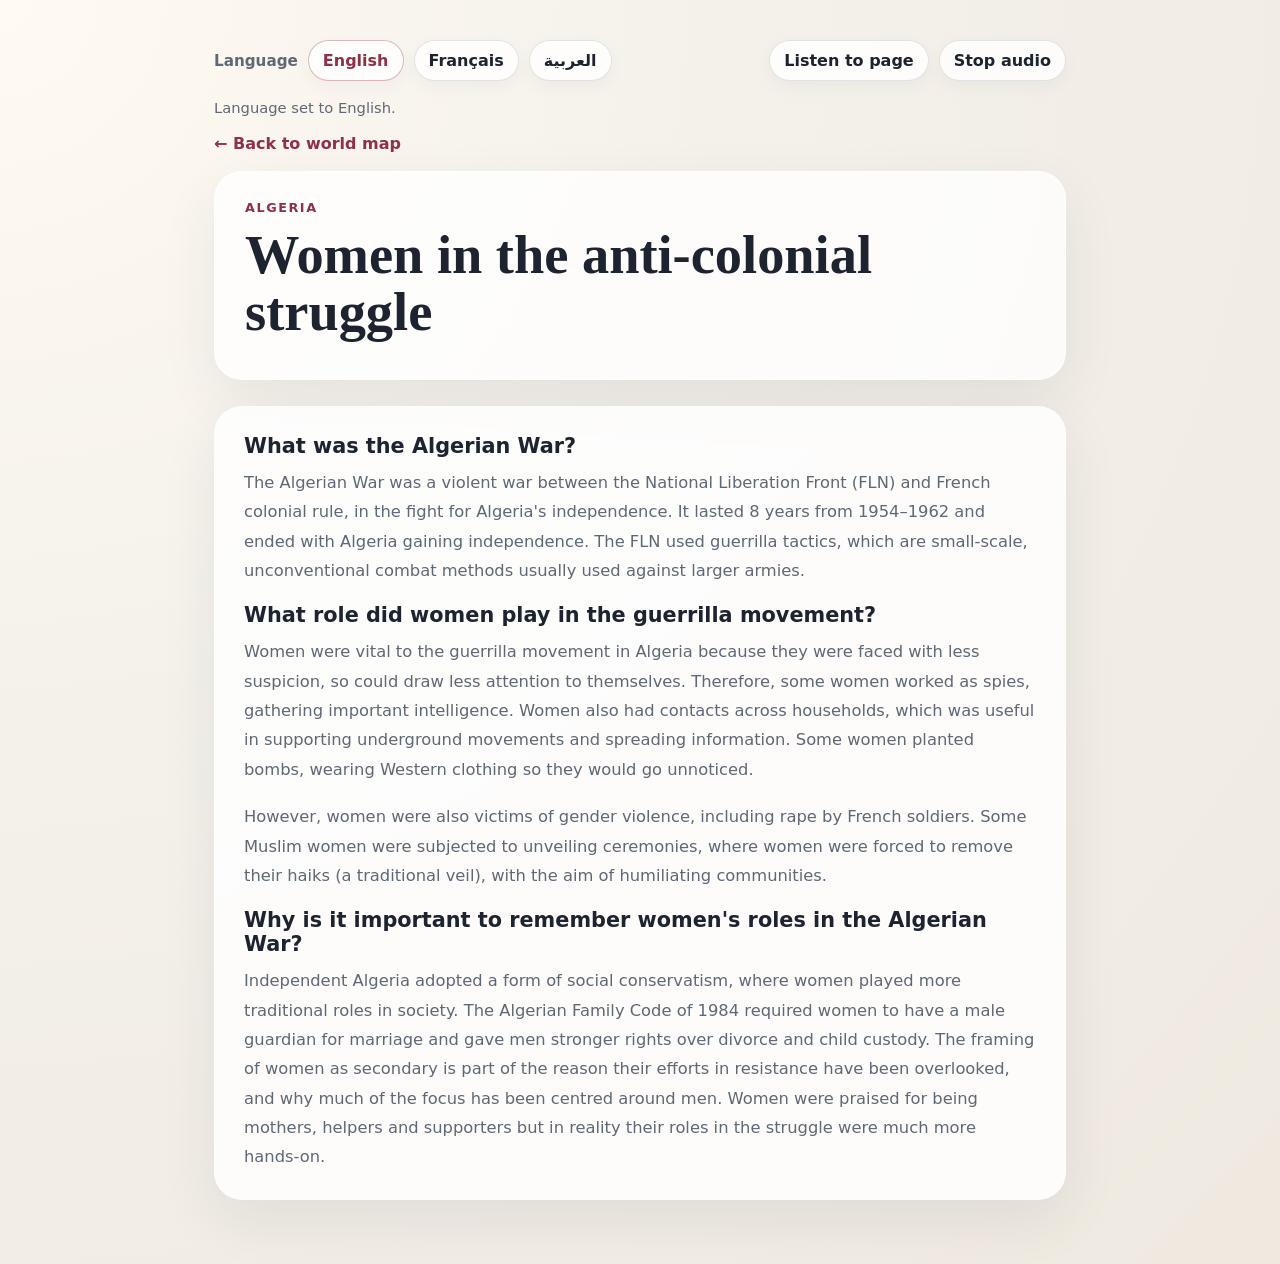
==== stories/algeria.html @ ab73ffe0 "Add files via upload" ====
<!DOCTYPE html>
<html lang="en">
<head>
  <meta charset="UTF-8">
  <meta name="viewport" content="width=device-width, initial-scale=1.0">
  <title>Algeria | Women in Resistance</title>
  <link rel="stylesheet" href="../styles.css">
</head>
<body class="story-page" data-page="algeria">
  <a class="skip-link" href="#main-content">Skip to main content</a>
  <div class="story-shell">
    <div class="toolbar" aria-label="Accessibility and language controls">
      <div class="toolbar-group">
        <span class="toolbar-label" data-i18n="toolbar.language">Language</span>
        <button class="control-btn lang-btn" data-lang="en" aria-pressed="true">English</button>
        <button class="control-btn lang-btn" data-lang="fr" aria-pressed="false">Français</button>
        <button class="control-btn lang-btn" data-lang="ar" aria-pressed="false">العربية</button>
      </div>
      <div class="toolbar-group">
        <button class="control-btn tts-btn" type="button" data-i18n="toolbar.listen">Listen to page</button>
        <button class="control-btn stop-tts-btn" type="button" data-i18n="toolbar.stop">Stop audio</button>
      </div>
    </div>
    <p class="status-note" aria-live="polite"></p>
    <a class="back-link" href="../index.html" data-i18n="story.back">← Back to world map</a>

    <section class="story-hero">
      <p class="eyebrow" data-i18n="story.algeria.country">Algeria</p>
      <h1 data-i18n="story.algeria.title">Women in the anti-colonial struggle</h1>
    </section>

    <main id="main-content">
      <article class="story-content">

        <h2 data-i18n="story.algeria.h1">What was the Algerian War?</h2>
        <p data-i18n="story.algeria.p1">The Algerian War was a violent war between the National Liberation Front (FLN) and French colonial rule, in the fight for Algeria's independence. It lasted 8 years from 1954–1962 and ended with Algeria gaining independence. The FLN used guerrilla tactics, which are small-scale, unconventional combat methods usually used against larger armies.</p>

        <h2 data-i18n="story.algeria.h2">What role did women play in the guerrilla movement?</h2>
        <p data-i18n="story.algeria.p2">Women were vital to the guerrilla movement in Algeria because they were faced with less suspicion, so could draw less attention to themselves. Therefore, some women worked as spies, gathering important intelligence. Women also had contacts across households, which was useful in supporting underground movements and spreading information. Some women planted bombs, wearing Western clothing so they would go unnoticed.</p>
        <p data-i18n="story.algeria.p2b">However, women were also victims of gender violence, including rape by French soldiers. Some Muslim women were subjected to unveiling ceremonies, where women were forced to remove their haiks (a traditional veil), with the aim of humiliating communities.</p>

        <h2 data-i18n="story.algeria.h3">Why is it important to remember women's roles in the Algerian War?</h2>
        <p data-i18n="story.algeria.p3">Independent Algeria adopted a form of social conservatism, where women played more traditional roles in society. The Algerian Family Code of 1984 required women to have a male guardian for marriage and gave men stronger rights over divorce and child custody. The framing of women as secondary is part of the reason their efforts in resistance have been overlooked, and why much of the focus has been centred around men. Women were praised for being mothers, helpers and supporters but in reality their roles in the struggle were much more hands-on.</p>

      </article>
    </main>
  </div>
  <script src="../script.js"></script>
</body>
</html>
---- styles.css ----
:root {
  --bg: #f4f1eb;
  --paper: #fffdf9;
  --ink: #1d2430;
  --muted: #5f6875;
  --line: #d9dfeb;
  --ocean: #edf3f8;
  --land: #d8dee7;
  --land-stroke: #ffffff;
  --highlight: #b7415e;
  --highlight-dark: #8f3149;
  --card-shadow: 0 20px 55px rgba(25, 35, 52, 0.08);
}

* { box-sizing: border-box; }

body {
  margin: 0;
  font-family: Inter, ui-sans-serif, system-ui, -apple-system, BlinkMacSystemFont, "Segoe UI", sans-serif;
  color: var(--ink);
  background:
    radial-gradient(circle at top left, #fffaf2 0, #f4f1eb 40%, #efe9e0 100%);
}

.page-shell {
  max-width: 1240px;
  margin: 0 auto;
  padding: 40px 24px 56px;
}

.hero {
  padding: 18px 0 24px;
}

.eyebrow {
  text-transform: uppercase;
  letter-spacing: 0.12em;
  color: var(--highlight-dark);
  font-size: 0.8rem;
  font-weight: 700;
  margin: 0 0 12px;
}

h1 {
  font-family: Georgia, "Times New Roman", serif;
  font-size: clamp(2.2rem, 5vw, 4.1rem);
  line-height: 1.05;
  margin: 0 0 14px;
  max-width: 12ch;
}

.intro {
  font-size: 1.05rem;
  line-height: 1.75;
  max-width: 70ch;
  margin: 0;
  color: var(--muted);
}

.content {
  display: grid;
  gap: 28px;
}

.map-panel {
  background: rgba(255,255,255,0.72);
  backdrop-filter: blur(8px);
  border: 1px solid rgba(255,255,255,0.7);
  border-radius: 28px;
  box-shadow: var(--card-shadow);
  padding: 22px;
}

.panel-head {
  display: flex;
  justify-content: space-between;
  align-items: end;
  gap: 20px;
  margin-bottom: 16px;
}

.panel-head h2 {
  margin: 0 0 8px;
  font-size: 1.45rem;
}

.panel-head p {
  margin: 0;
  color: var(--muted);
  max-width: 68ch;
  line-height: 1.65;
}

.legend {
  white-space: nowrap;
  color: var(--muted);
  font-size: 0.96rem;
}

.legend-swatch {
  display: inline-block;
  width: 14px;
  height: 14px;
  background: var(--highlight);
  border-radius: 999px;
  margin-right: 8px;
  vertical-align: -2px;
  box-shadow: 0 0 0 6px rgba(183, 65, 94, 0.16);
}

.map-wrap {
  background: var(--paper);
  border: 1px solid var(--line);
  border-radius: 22px;
  padding: 10px;
}

.world-map {
  display: block;
  width: 100%;
  height: auto;
}

.ocean {
  fill: var(--ocean);
}

.country {
  fill: var(--land);
  stroke: var(--land-stroke);
  stroke-width: 1;
  transition: fill 0.2s ease, transform 0.2s ease;
}

.highlight {
  fill: var(--highlight);
  cursor: pointer;
}

.highlight:hover,
.story-card:hover {
  transform: translateY(-1px);
}

.highlight:hover {
  fill: var(--highlight-dark);
}

.marker-link { text-decoration: none; }

.marker-dot {
  fill: #fff;
  stroke: var(--highlight-dark);
  stroke-width: 3;
}

.marker-ring {
  fill: rgba(183, 65, 94, 0.14);
  stroke: none;
}

.marker-label {
  fill: var(--ink);
  font-size: 16px;
  font-weight: 700;
  paint-order: stroke;
  stroke: rgba(255,255,255,0.85);
  stroke-width: 4px;
  stroke-linejoin: round;
}

.story-grid {
  display: grid;
  grid-template-columns: repeat(2, minmax(0, 1fr));
  gap: 18px;
}

.story-card {
  text-decoration: none;
  color: inherit;
  background: rgba(255,255,255,0.85);
  border: 1px solid rgba(255,255,255,0.9);
  box-shadow: var(--card-shadow);
  border-radius: 24px;
  padding: 22px 22px 20px;
  transition: transform 0.2s ease, box-shadow 0.2s ease;
}

.story-card:hover {
  box-shadow: 0 26px 62px rgba(25, 35, 52, 0.12);
}

.story-kicker {
  display: inline-block;
  color: var(--highlight-dark);
  font-weight: 700;
  letter-spacing: 0.04em;
  font-size: 0.82rem;
  text-transform: uppercase;
  margin-bottom: 10px;
}

.story-card h3 {
  margin: 0 0 10px;
  font-size: 1.18rem;
  line-height: 1.35;
}

.story-card p {
  margin: 0;
  color: var(--muted);
  line-height: 1.65;
}

.story-page {
  min-height: 100vh;
}

.story-shell {
  max-width: 900px;
  margin: 0 auto;
  padding: 40px 24px 64px;
}

.back-link {
  color: var(--highlight-dark);
  text-decoration: none;
  font-weight: 700;
}

.back-link:hover { text-decoration: underline; }

.story-hero {
  margin: 18px 0 26px;
  padding: 28px 30px;
  border-radius: 28px;
  background: rgba(255,255,255,0.78);
  box-shadow: var(--card-shadow);
  border: 1px solid rgba(255,255,255,0.9);
}

.story-hero h1 {
  max-width: none;
  font-size: clamp(2rem, 4.4vw, 3.4rem);
  margin-bottom: 10px;
}

.story-subtitle {
  margin: 0;
  color: var(--muted);
  font-size: 1.05rem;
  line-height: 1.7;
}

.story-content {
  background: rgba(255,255,255,0.85);
  border-radius: 28px;
  box-shadow: var(--card-shadow);
  padding: 28px 30px;
}

.story-content h2 {
  font-size: 1.18rem;
  margin: 0 0 10px;
}

.story-content p {
  margin: 0 0 18px;
  color: #374150;
  line-height: 1.8;
  font-size: 1.02rem;
}

.story-content p:last-child {
  margin-bottom: 0;
}

.callout {
  border-left: 4px solid var(--highlight);
  padding: 14px 16px;
  background: #fcf2f5;
  border-radius: 14px;
  margin: 20px 0;
  color: #4a3140;
}

@media (max-width: 920px) {
  .panel-head {
    flex-direction: column;
    align-items: start;
  }

  .story-grid {
    grid-template-columns: 1fr;
  }
}

@media (max-width: 640px) {
  .page-shell,
  .story-shell {
    padding-left: 16px;
    padding-right: 16px;
  }

  .map-panel,
  .story-hero,
  .story-content {
    padding: 18px;
    border-radius: 22px;
  }

  .marker-label {
    font-size: 13px;
  }
}


.skip-link {
  position: absolute;
  left: 16px;
  top: -48px;
  background: var(--ink);
  color: #fff;
  padding: 10px 14px;
  border-radius: 12px;
  z-index: 1000;
  text-decoration: none;
  font-weight: 700;
}
.skip-link:focus { top: 16px; }

.visually-hidden {
  position: absolute !important;
  height: 1px; width: 1px;
  overflow: hidden;
  clip: rect(1px, 1px, 1px, 1px);
  white-space: nowrap;
}

.toolbar {
  display: flex;
  flex-wrap: wrap;
  gap: 10px;
  align-items: center;
  justify-content: space-between;
  margin: 0 0 18px;
}

.toolbar-group {
  display: flex;
  flex-wrap: wrap;
  gap: 10px;
  align-items: center;
}

.toolbar-label {
  color: var(--muted);
  font-size: 0.95rem;
  font-weight: 600;
}

.control-btn {
  appearance: none;
  border: 1px solid rgba(29,36,48,0.12);
  background: rgba(255,255,255,0.82);
  color: var(--ink);
  border-radius: 999px;
  padding: 10px 14px;
  font: inherit;
  font-weight: 600;
  cursor: pointer;
  box-shadow: 0 6px 18px rgba(25,35,52,0.04);
}

.control-btn[aria-pressed="true"],
.control-btn:hover {
  border-color: rgba(143,49,73,0.35);
  color: var(--highlight-dark);
}

.status-note {
  min-height: 1.25rem;
  color: var(--muted);
  font-size: 0.92rem;
}

.map-wrap:focus-within,
.story-card:focus-visible,
.marker-link:focus-visible,
.back-link:focus-visible,
.control-btn:focus-visible,
.story-list a:focus-visible {
  outline: 3px solid rgba(143,49,73,0.35);
  outline-offset: 4px;
}

.story-list-panel {
  background: rgba(255,255,255,0.72);
  backdrop-filter: blur(8px);
  border: 1px solid rgba(255,255,255,0.7);
  border-radius: 28px;
  box-shadow: var(--card-shadow);
  padding: 22px;
}

.story-list {
  margin: 12px 0 0;
  padding-left: 20px;
  color: var(--muted);
  line-height: 1.8;
}

.story-list a {
  color: var(--highlight-dark);
  font-weight: 600;
  text-decoration-thickness: 1px;
}

.callout {
  margin: 22px 0;
  background: #fbf5f7;
  border: 1px solid #edd6de;
  border-left: 4px solid var(--highlight);
  border-radius: 18px;
  padding: 16px 18px;
  line-height: 1.65;
}

.story-actions {
  display: flex;
  flex-wrap: wrap;
  gap: 10px;
  margin: 0 0 18px;
}

.story-content h2 {
  margin-top: 0;
  font-size: 1.3rem;
}

.story-content p {
  color: var(--muted);
  line-height: 1.8;
  font-size: 1.02rem;
}

[dir="rtl"] body,
[dir="rtl"] .page-shell,
[dir="rtl"] .story-shell { text-align: right; }
[dir="rtl"] .panel-head,
[dir="rtl"] .toolbar,
[dir="rtl"] .toolbar-group { direction: rtl; }
[dir="rtl"] .story-list { padding-left: 0; padding-right: 20px; }

@media (max-width: 900px) {
  .story-grid { grid-template-columns: 1fr; }
  .panel-head { flex-direction: column; align-items: start; }
  .toolbar { flex-direction: column; align-items: start; }
}

@media (prefers-reduced-motion: reduce) {
  * { scroll-behavior: auto !important; }
  .country, .highlight, .story-card { transition: none !important; }
}
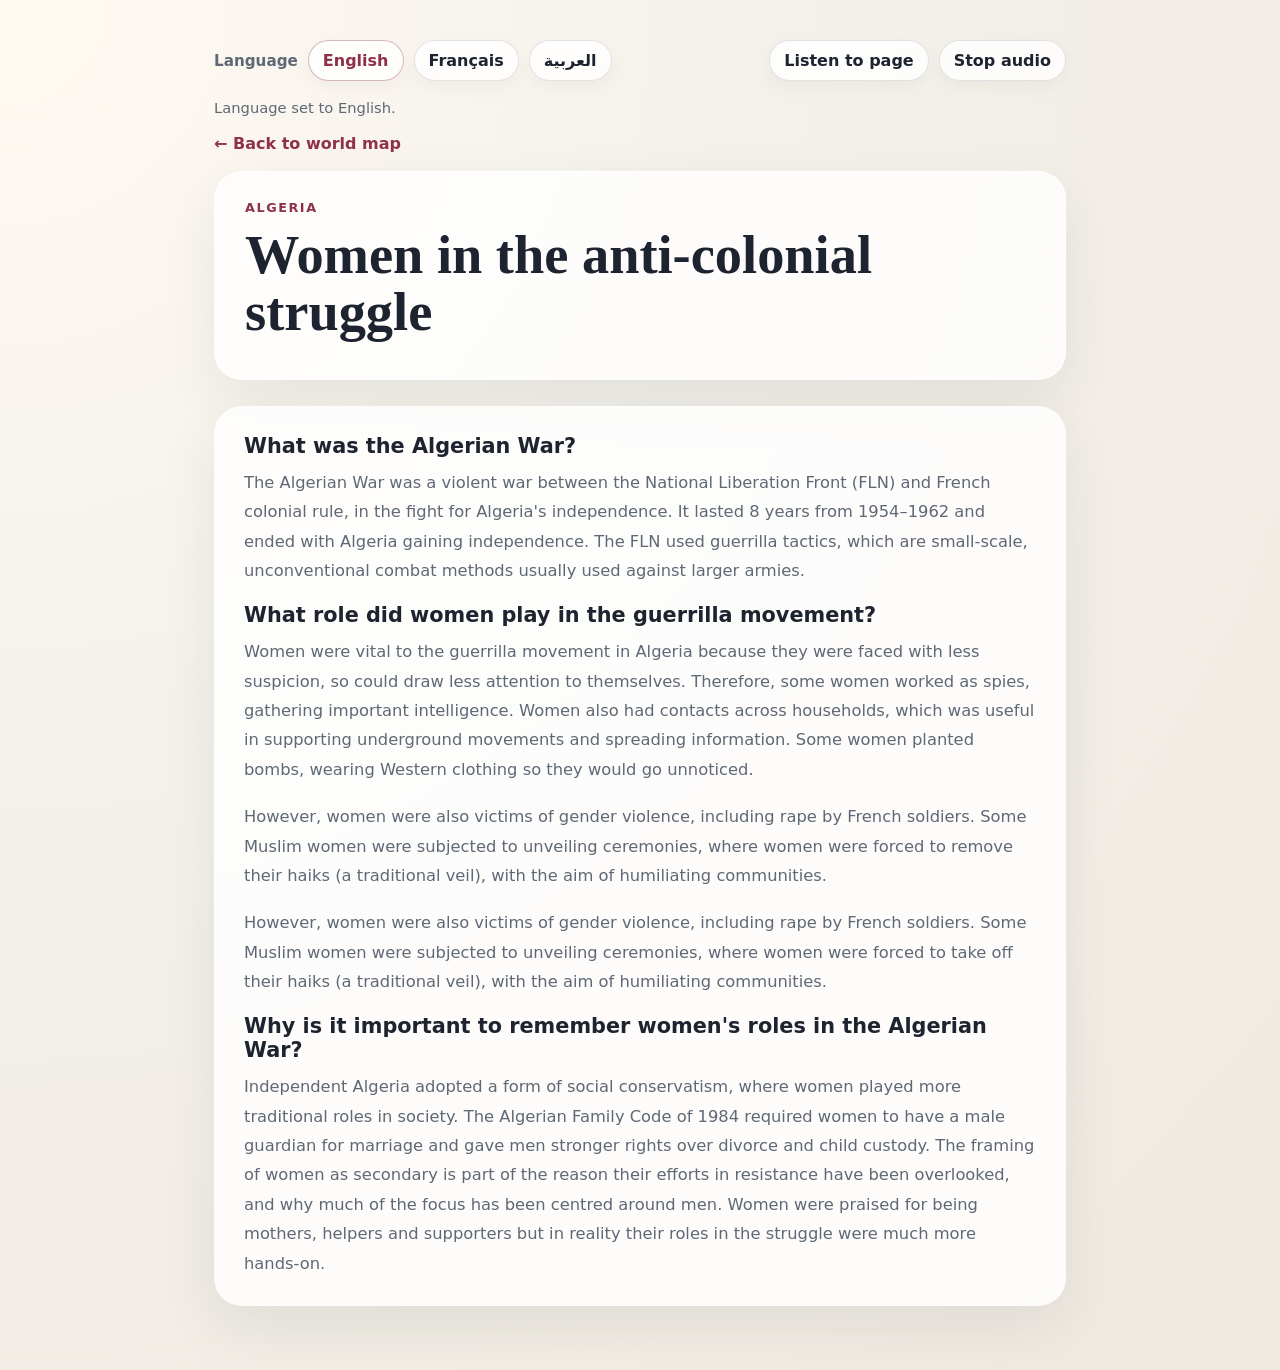
==== commit 682ca925: "Add files via upload" ====
--- a/stories/algeria.html
+++ b/stories/algeria.html
@@ -36,8 +36,9 @@
         <p data-i18n="story.algeria.p1">The Algerian War was a violent war between the National Liberation Front (FLN) and French colonial rule, in the fight for Algeria's independence. It lasted 8 years from 1954–1962 and ended with Algeria gaining independence. The FLN used guerrilla tactics, which are small-scale, unconventional combat methods usually used against larger armies.</p>
 
         <h2 data-i18n="story.algeria.h2">What role did women play in the guerrilla movement?</h2>
-        <p data-i18n="story.algeria.p2">Women were vital to the guerrilla movement in Algeria because they were faced with less suspicion, so could draw less attention to themselves. Therefore, some women worked as spies, gathering important intelligence. Women also had contacts across households, which was useful in supporting underground movements and spreading information. Some women planted bombs, wearing Western clothing so they would go unnoticed.</p>
-        <p data-i18n="story.algeria.p2b">However, women were also victims of gender violence, including rape by French soldiers. Some Muslim women were subjected to unveiling ceremonies, where women were forced to remove their haiks (a traditional veil), with the aim of humiliating communities.</p>
+        <p data-i18n="story.algeria.p2">Women were vital to the guerrilla movement in Algeria because they were faced with less suspicion, so could draw less attention to themselves. Therefore, some women worked as spies, gathering important intel. Women also had contacts across households, which was useful in supporting underground movements and spreading information.</p>
+        <p data-i18n="story.algeria.p2b">Women also played practical roles: some women planted bombs whilst wearing western clothing so they could remain unnoticed. This posed a massive risk not only to their freedom if they were caught but also their lives.</p>
+        <p data-i18n="story.algeria.p2c">However, women were also victims of gender violence, including rape by French soldiers. Some Muslim women were subjected to unveiling ceremonies, where women were forced to take off their haiks (a traditional veil), with the aim of humiliating communities.</p>
 
         <h2 data-i18n="story.algeria.h3">Why is it important to remember women's roles in the Algerian War?</h2>
         <p data-i18n="story.algeria.p3">Independent Algeria adopted a form of social conservatism, where women played more traditional roles in society. The Algerian Family Code of 1984 required women to have a male guardian for marriage and gave men stronger rights over divorce and child custody. The framing of women as secondary is part of the reason their efforts in resistance have been overlooked, and why much of the focus has been centred around men. Women were praised for being mothers, helpers and supporters but in reality their roles in the struggle were much more hands-on.</p>
